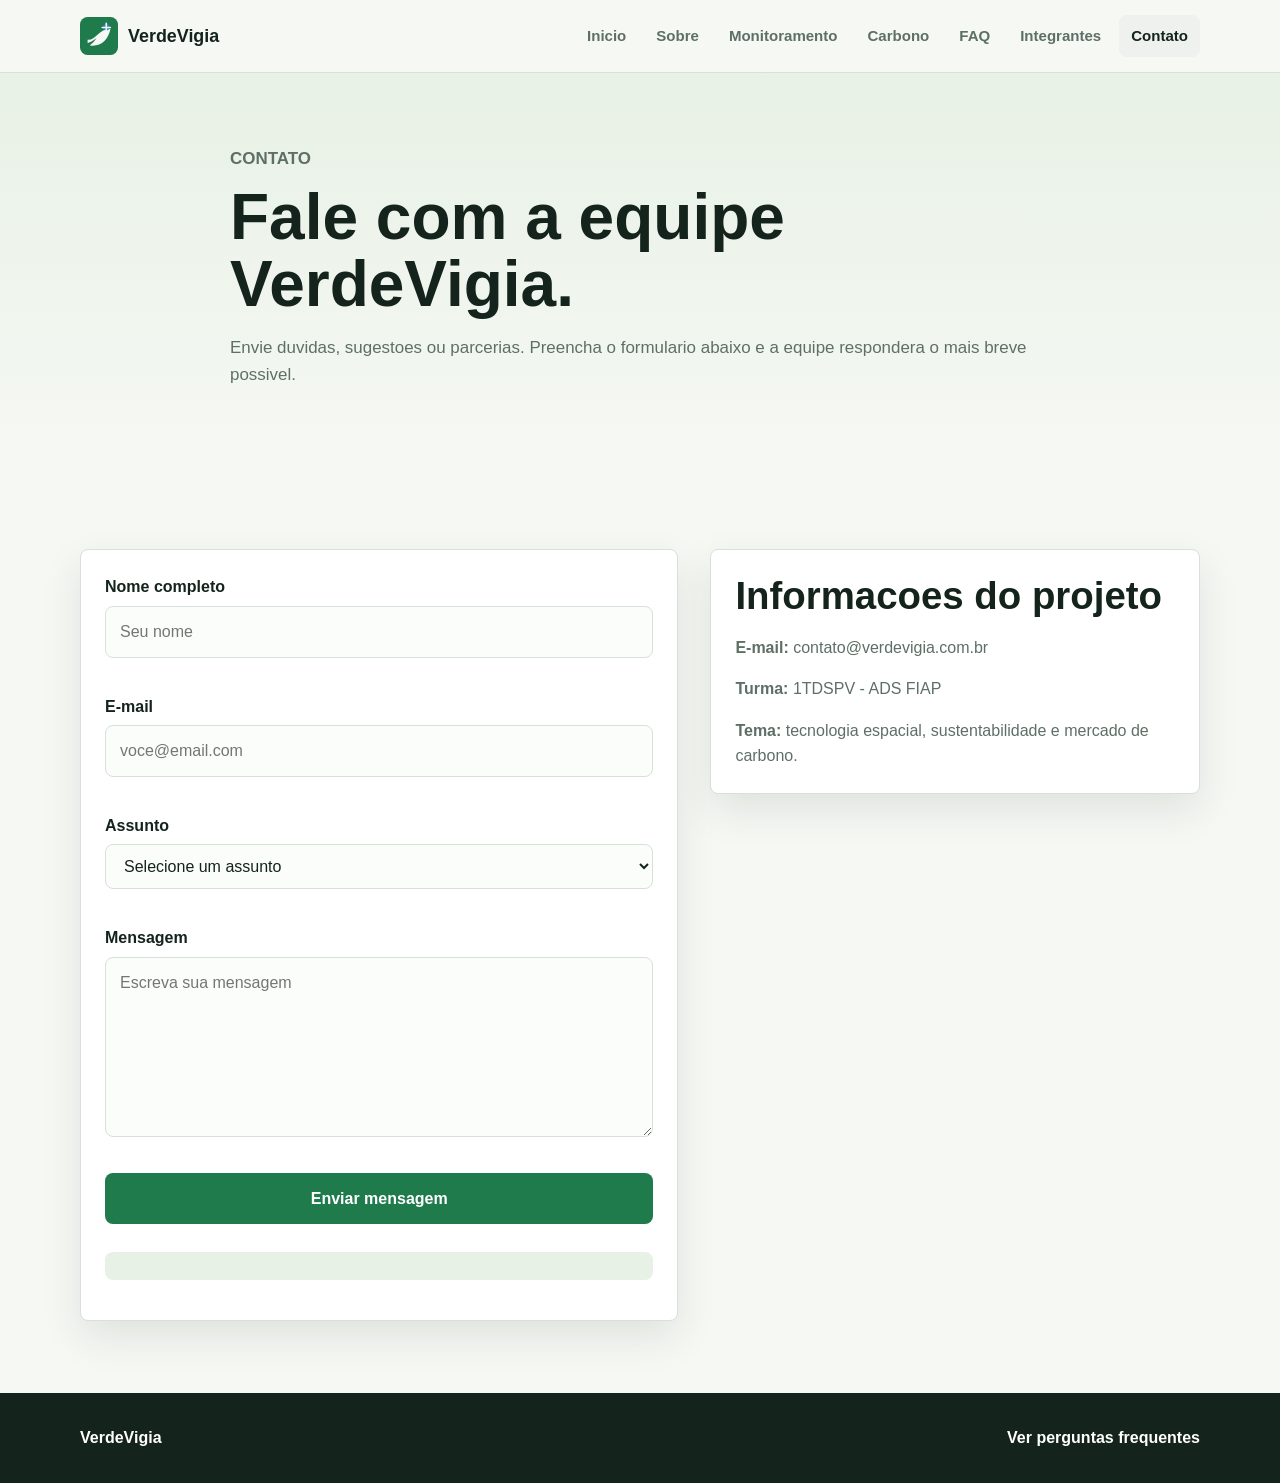
==== contato.html @ 21266154 "Adiciona a pagina de contato" ====
<!DOCTYPE html>
<html lang="pt-BR">
<head>
  <meta charset="UTF-8">
  <meta name="viewport" content="width=device-width, initial-scale=1.0">
  <title>Contato | VerdeVigia</title>
  <link rel="stylesheet" href="css/style.css">
</head>
<body>
  <header class="cabecalho-site">
    <nav class="barra-menu conteiner">
      <a class="marca" href="index.html"><img src="assets/logo.svg" alt="" class="icone-marca"><span>VerdeVigia</span></a>
      <button class="botao-menu" type="button" aria-label="Abrir menu" aria-expanded="false" aria-controls="main-menu"><span></span><span></span><span></span></button>
      <ul class="links-menu" id="main-menu">
        <li><a href="index.html">Inicio</a></li>
        <li><a href="sobre.html">Sobre</a></li>
        <li><a href="monitoramento.html">Monitoramento</a></li>
        <li><a href="carbono.html">Carbono</a></li>
        <li><a href="faq.html">FAQ</a></li>
        <li><a href="integrantes.html">Integrantes</a></li>
        <li><a class="link-contato atual" href="contato.html">Contato</a></li>
      </ul>
    </nav>
  </header>

  <main>
    <section class="topo-pagina secao">
      <div class="conteiner estreito">
        <p class="rotulo">Contato</p>
        <h1>Fale com a equipe VerdeVigia.</h1>
        <p>Envie duvidas, sugestoes ou parcerias. Preencha o formulario abaixo e a equipe respondera o mais breve possivel.</p>
      </div>
    </section>

    <section class="secao">
      <div class="conteiner grade-contato">
        <form class="formulario-contato" id="contactForm" novalidate>
          <div class="campo-formulario">
            <label for="name">Nome completo</label>
            <input id="name" name="name" type="text" autocomplete="name" placeholder="Seu nome">
            <small class="mensagem-erro"></small>
          </div>
          <div class="campo-formulario">
            <label for="email">E-mail</label>
            <input id="email" name="email" type="email" autocomplete="email" placeholder="voce@email.com">
            <small class="mensagem-erro"></small>
          </div>
          <div class="campo-formulario">
            <label for="subject">Assunto</label>
            <select id="subject" name="subject">
              <option value="">Selecione um assunto</option>
              <option value="duvida">Duvida</option>
              <option value="sugestao">Sugestao</option>
              <option value="parceria">Parceria</option>
              <option value="outro">Outro</option>
            </select>
            <small class="mensagem-erro"></small>
          </div>
          <div class="campo-formulario">
            <label for="message">Mensagem</label>
            <textarea id="message" name="message" rows="6" placeholder="Escreva sua mensagem"></textarea>
            <small class="mensagem-erro"></small>
          </div>
          <button class="botao principal cheio" type="submit">Enviar mensagem</button>
          <p class="retorno-formulario" id="formFeedback"></p>
        </form>

        <div class="painel-destaque">
          <h2>Informacoes do projeto</h2>
          <p><strong>E-mail:</strong> contato@verdevigia.com.br</p>
          <p><strong>Turma:</strong> 1TDSPV - ADS FIAP</p>
          <p><strong>Tema:</strong> tecnologia espacial, sustentabilidade e mercado de carbono.</p>
        </div>
      </div>
    </section>
  </main>

  <footer class="rodape-site">
    <div class="conteiner grade-rodape">
      <div><strong>VerdeVigia</strong></div>
      <a href="faq.html">Ver perguntas frequentes</a>
    </div>
  </footer>
  <script src="js/script.js"></script>
</body>
</html>
---- css/style.css ----
﻿:root {
  --bg: #f6f8f4;
  --surface: #ffffff;
  --surface-2: #e8f1e6;
  --text: #14241c;
  --texto-secundario: #5e6f66;
  --principal: #1f7a4c;
  --principal-dark: #145f3a;
  --accent: #2c82c9;
  --warning: #c96d2c;
  --border: #d7e1d8;
  --shadow: 0 16px 40px rgba(20, 36, 28, 0.1);
}

* {
  box-sizing: border-box;
}

html {
  scroll-behavior: smooth;
}

body {
  margin: 0;
  background: var(--bg);
  color: var(--text);
  font-family: Arial, Helvetica, sans-serif;
  line-height: 1.6;
}

img {
  display: block;
  max-width: 100%;
}

a {
  color: inherit;
  text-decoration: none;
}

button,
input,
select,
textarea {
  font: inherit;
}

.conteiner {
  width: min(1120px, calc(100% - 32px));
  margin: 0 auto;
}

.estreito {
  width: min(820px, calc(100% - 32px));
}

.secao {
  padding: 72px 0;
}

.fundo-claro {
  background: var(--surface-2);
}

.cabecalho-site {
  position: sticky;
  top: 0;
  z-index: 10;
  background: rgba(246, 248, 244, 0.94);
  border-bottom: 1px solid var(--border);
  backdrop-filter: blur(12px);
}

.barra-menu {
  display: flex;
  align-items: center;
  justify-content: space-between;
  min-height: 72px;
}

.marca {
  display: inline-flex;
  align-items: center;
  gap: 10px;
  font-weight: 800;
  font-size: 1.12rem;
}

.icone-marca {
  width: 38px;
  height: 38px;
}

.links-menu {
  display: flex;
  align-items: center;
  gap: 6px;
  padding: 0;
  margin: 0;
  list-style: none;
}

.links-menu a {
  display: inline-flex;
  align-items: center;
  min-height: 42px;
  padding: 8px 12px;
  border-radius: 8px;
  color: var(--texto-secundario);
  font-weight: 700;
  font-size: 0.94rem;
}

.links-menu a:hover,
.links-menu a.atual {
  background: #eef1ee;
  color: var(--text);
}

.links-menu .link-contato {
  background: transparent;
  color: var(--texto-secundario);
}

.links-menu .link-contato:hover,
.links-menu .link-contato.atual {
  background: #eef1ee;
  color: var(--text);
}

.botao-menu {
  display: none;
  width: 44px;
  height: 44px;
  padding: 9px;
  border: 1px solid var(--border);
  border-radius: 8px;
  background: var(--surface);
  cursor: pointer;
}

.botao-menu span {
  display: block;
  height: 2px;
  margin: 5px 0;
  background: var(--text);
}

.inicio {
  min-height: calc(100vh - 72px);
  display: grid;
  align-items: center;
}

.inicio-grade,
.duas-colunas,
.grade-contato,
.grade-painel,
.grade-rodape {
  display: grid;
  gap: 32px;
}

.inicio-grade {
  grid-template-columns: 1.05fr 0.95fr;
  align-items: center;
}

.inicio-conteudo h1,
.topo-pagina h1 {
  margin: 0;
  max-width: 760px;
  font-size: clamp(2.2rem, 5vw, 4.8rem);
  line-height: 1.04;
}

.texto-inicio,
.topo-pagina p,
.titulo-secao p,
.duas-colunas p {
  color: var(--texto-secundario);
  font-size: 1.06rem;
}

.acoes-inicio {
  display: flex;
  flex-wrap: wrap;
  gap: 12px;
  margin-top: 28px;
}

.imagem-inicio {
  padding: 16px;
}

.rotulo {
  margin: 0 0 12px;
  color: var(--principal-dark);
  font-size: 0.78rem;
  font-weight: 800;
  letter-spacing: 0;
  text-transform: uppercase;
}

.botao {
  display: inline-flex;
  align-items: center;
  justify-content: center;
  min-height: 48px;
  padding: 12px 18px;
  border: 1px solid transparent;
  border-radius: 8px;
  font-weight: 800;
  cursor: pointer;
  transition: transform 0.2s ease, background 0.2s ease;
}

.botao:hover {
  transform: translateY(-2px);
}

.botao.principal {
  background: var(--principal);
  color: #ffffff;
}

.botao.principal:hover {
  background: var(--principal-dark);
}

.botao.secundario {
  background: var(--surface);
  border-color: var(--border);
  color: var(--principal-dark);
}

.botao.cheio {
  width: 100%;
}

.titulo-secao {
  max-width: 760px;
  margin-bottom: 28px;
}

h2 {
  margin: 0 0 14px;
  font-size: clamp(1.65rem, 3vw, 2.7rem);
  line-height: 1.15;
}

h3 {
  margin: 0 0 10px;
  font-size: 1.15rem;
}

.grade-cards {
  display: grid;
  grid-template-columns: repeat(3, minmax(0, 1fr));
  gap: 18px;
}

.grade-cards.duas {
  grid-template-columns: repeat(2, minmax(0, 1fr));
}

.card-info,
.card-integrante,
.painel-destaque,
.painel-controle,
.painel-status,
.painel-calculadora,
.formulario-contato {
  background: var(--surface);
  border: 1px solid var(--border);
  border-radius: 8px;
  box-shadow: var(--shadow);
}

.card-info,
.card-integrante,
.painel-destaque,
.painel-controle,
.painel-status,
.painel-calculadora,
.formulario-contato {
  padding: 24px;
}

.card-info p,
.card-integrante p,
.painel-destaque p,
.painel-status p {
  margin-bottom: 0;
  color: var(--texto-secundario);
}



.duas-colunas {
  grid-template-columns: 1fr 1fr;
  align-items: start;
}

.linha-tempo {
  display: grid;
  gap: 14px;
  padding: 0;
  margin: 0;
  list-style: none;
}

.linha-tempo li {
  display: grid;
  gap: 4px;
  padding: 18px;
  background: var(--surface);
  border: 1px solid var(--border);
  border-radius: 8px;
}

.linha-tempo span,
.lista-check {
  color: var(--texto-secundario);
}

.lista-check {
  padding-left: 20px;
}

.faixa-ods {
  display: grid;
  grid-template-columns: 0.8fr 1.2fr;
  gap: 24px;
  align-items: center;
  padding: 28px;
  background: var(--text);
  color: #ffffff;
  border-radius: 8px;
}

.faixa-ods .rotulo,
.faixa-ods h2 {
  color: #ffffff;
}

.lista-ods {
  display: grid;
  grid-template-columns: repeat(3, 1fr);
  gap: 12px;
}

.lista-ods span {
  padding: 16px;
  background: rgba(255, 255, 255, 0.1);
  border: 1px solid rgba(255, 255, 255, 0.16);
  border-radius: 8px;
  font-weight: 800;
}

.topo-pagina {
  background: linear-gradient(180deg, #e8f1e6, var(--bg));
}

.grade-painel {
  grid-template-columns: 260px 1fr 290px;
  align-items: stretch;
}

.painel-controle,
.painel-calculadora,
.formulario-contato {
  display: grid;
  gap: 12px;
}

label {
  color: var(--text);
  font-weight: 800;
}

input,
select,
textarea {
  width: 100%;
  padding: 12px 14px;
  border: 1px solid var(--border);
  border-radius: 8px;
  background: #fbfdfb;
  color: var(--text);
}

input:focus,
select:focus,
textarea:focus {
  outline: 3px solid rgba(44, 130, 201, 0.22);
  border-color: var(--accent);
}

output {
  color: var(--principal-dark);
  font-weight: 800;
}

.painel-mapa {
  min-height: 420px;
}

.mapa-satelite {
  position: relative;
  overflow: hidden;
  min-height: 380px;
  border: 1px solid var(--border);
  border-radius: 8px;
  background:
    linear-gradient(35deg, rgba(31, 122, 76, 0.18) 25%, transparent 25%),
    linear-gradient(145deg, rgba(44, 130, 201, 0.2) 18%, transparent 18%),
    #c7dfbb;
}

.area {
  position: absolute;
  border: 3px solid rgba(255, 255, 255, 0.6);
}

.area.floresta {
  inset: 24px auto auto 28px;
  width: 42%;
  height: 52%;
  background: #246b43;
}

.area.plantio {
  right: 28px;
  top: 48px;
  width: 38%;
  height: 44%;
  background: #d2c16c;
}

.area.risco {
  right: 16%;
  bottom: 58px;
  width: 24%;
  height: 24%;
  background: #c96d2c;
}

.area.agua {
  left: -16px;
  bottom: 56px;
  width: 64%;
  height: 50px;
  background: var(--accent);
  transform: rotate(-11deg);
}

.linha-varredura {
  position: absolute;
  left: 0;
  top: 0;
  width: 100%;
  height: 3px;
  background: rgba(255, 255, 255, 0.9);
  box-shadow: 0 0 22px rgba(255, 255, 255, 0.9);
  animation: scan 4s linear infinite;
}

@keyframes scan {
  from { transform: translateY(0); }
  to { transform: translateY(380px); }
}

.legenda-mapa,
.linha-metricas,
.links-integrante,
.botoes-abas {
  display: flex;
  flex-wrap: wrap;
  gap: 12px;
}

.legenda-mapa {
  margin-top: 14px;
}

.legenda-mapa span {
  display: inline-flex;
  align-items: center;
  gap: 8px;
  color: var(--texto-secundario);
  font-weight: 700;
}

.legenda-cor {
  width: 14px;
  height: 14px;
  border-radius: 4px;
}

.legenda-cor.floresta { background: #246b43; }
.legenda-cor.plantio { background: #d2c16c; }
.legenda-cor.risco { background: #c96d2c; }
.legenda-cor.agua { background: var(--accent); }

.linha-metricas {
  margin-top: 20px;
}

.linha-metricas div {
  flex: 1 1 120px;
  padding: 14px;
  border-radius: 8px;
  background: var(--surface-2);
}

.linha-metricas strong {
  display: block;
  font-size: 1.7rem;
  line-height: 1;
}

.linha-metricas span {
  color: var(--texto-secundario);
  font-size: 0.88rem;
}

.tabela-responsiva {
  overflow-x: auto;
  border: 1px solid var(--border);
  border-radius: 8px;
  background: var(--surface);
}

table {
  width: 100%;
  border-collapse: collapse;
  min-width: 680px;
}

th,
td {
  padding: 16px;
  border-bottom: 1px solid var(--border);
  text-align: left;
}

th {
  background: #dcecdf;
}

.abas {
  margin-top: 24px;
}

.botao-aba {
  padding: 10px 12px;
  border: 1px solid var(--border);
  border-radius: 8px;
  background: var(--surface);
  color: var(--texto-secundario);
  font-weight: 800;
  cursor: pointer;
}

.botao-aba.ativo {
  background: var(--principal);
  color: #ffffff;
}

.conteudo-aba {
  display: none;
  margin-top: 16px;
  padding: 20px;
  border: 1px solid var(--border);
  border-radius: 8px;
  background: var(--surface);
}

.conteudo-aba.ativo {
  display: block;
}

.caixa-resultado,
.retorno-formulario {
  padding: 14px;
  border-radius: 8px;
  background: var(--surface-2);
  color: var(--principal-dark);
  font-weight: 800;
}

.item-faq {
  margin-bottom: 12px;
  border: 1px solid var(--border);
  border-radius: 8px;
  background: var(--surface);
  overflow: hidden;
}

.pergunta-faq {
  width: 100%;
  padding: 18px;
  border: 0;
  background: transparent;
  color: var(--text);
  text-align: left;
  font-weight: 900;
  cursor: pointer;
}

.resposta-faq {
  display: none;
  padding: 0 18px 18px;
  color: var(--texto-secundario);
}

.item-faq.aberto .resposta-faq {
  display: block;
}

.grade-contato {
  grid-template-columns: 1.1fr 0.9fr;
  align-items: start;
}

.campo-formulario {
  display: grid;
  gap: 6px;
}

.mensagem-erro {
  min-height: 18px;
  color: #a13d2d;
  font-weight: 700;
}

.campo-formulario.invalido input,
.campo-formulario.invalido select,
.campo-formulario.invalido textarea {
  border-color: #a13d2d;
}

.card-integrante {
  text-align: center;
}

.card-integrante img {
  width: 132px;
  height: 132px;
  margin: 0 auto 18px;
  border-radius: 50%;
  border: 4px solid var(--surface-2);
}

.links-integrante {
  justify-content: center;
  margin-top: 16px;
}

.links-integrante a {
  padding: 8px 12px;
  border-radius: 8px;
  background: var(--surface-2);
  color: var(--principal-dark);
  font-weight: 800;
}

.rodape-site {
  padding: 32px 0;
  background: var(--text);
  color: #ffffff;
}

.grade-rodape {
  grid-template-columns: 1fr auto;
  align-items: center;
}

.rodape-site p {
  margin: 6px 0 0;
  color: rgba(255, 255, 255, 0.72);
}

.rodape-site a {
  color: #ffffff;
  font-weight: 800;
}

@media (max-width: 980px) {
  .botao-menu {
    display: block;
  }

  .links-menu {
    position: absolute;
    left: 16px;
    right: 16px;
    top: 72px;
    display: none;
    flex-direction: column;
    align-items: stretch;
    padding: 14px;
    background: var(--surface);
    border: 1px solid var(--border);
    border-radius: 8px;
    box-shadow: var(--shadow);
  }

  .links-menu.aberto {
    display: flex;
  }

  .links-menu a {
    justify-content: center;
  }

  .inicio {
    min-height: auto;
  }

  .inicio-grade,
  .duas-colunas,
  .grade-contato,
  .grade-painel,
  .faixa-ods,
  .grade-rodape {
    grid-template-columns: 1fr;
  }

  .imagem-inicio {
    order: -1;
    max-width: 520px;
    margin: 0 auto;
  }

  .grade-cards,
  .grade-cards.duas,
  .grade-cards.tres,
  .lista-ods {
    grid-template-columns: repeat(2, minmax(0, 1fr));
  }
}

@media (max-width: 640px) {
  .secao {
    padding: 48px 0;
  }

  .conteiner,
  .estreito {
    width: min(100% - 24px, 1120px);
  }

  .inicio-conteudo h1,
  .topo-pagina h1 {
    font-size: 2.15rem;
  }

  .grade-cards,
  .grade-cards.duas,
  .grade-cards.tres,
  .lista-ods {
    grid-template-columns: 1fr;
  }

  .acoes-inicio,
  .botoes-abas {
    flex-direction: column;
  }

  .botao,
  .botao-aba {
    width: 100%;
  }

  .mapa-satelite {
    min-height: 300px;
  }

  @keyframes scan {
    from { transform: translateY(0); }
    to { transform: translateY(300px); }
  }
}
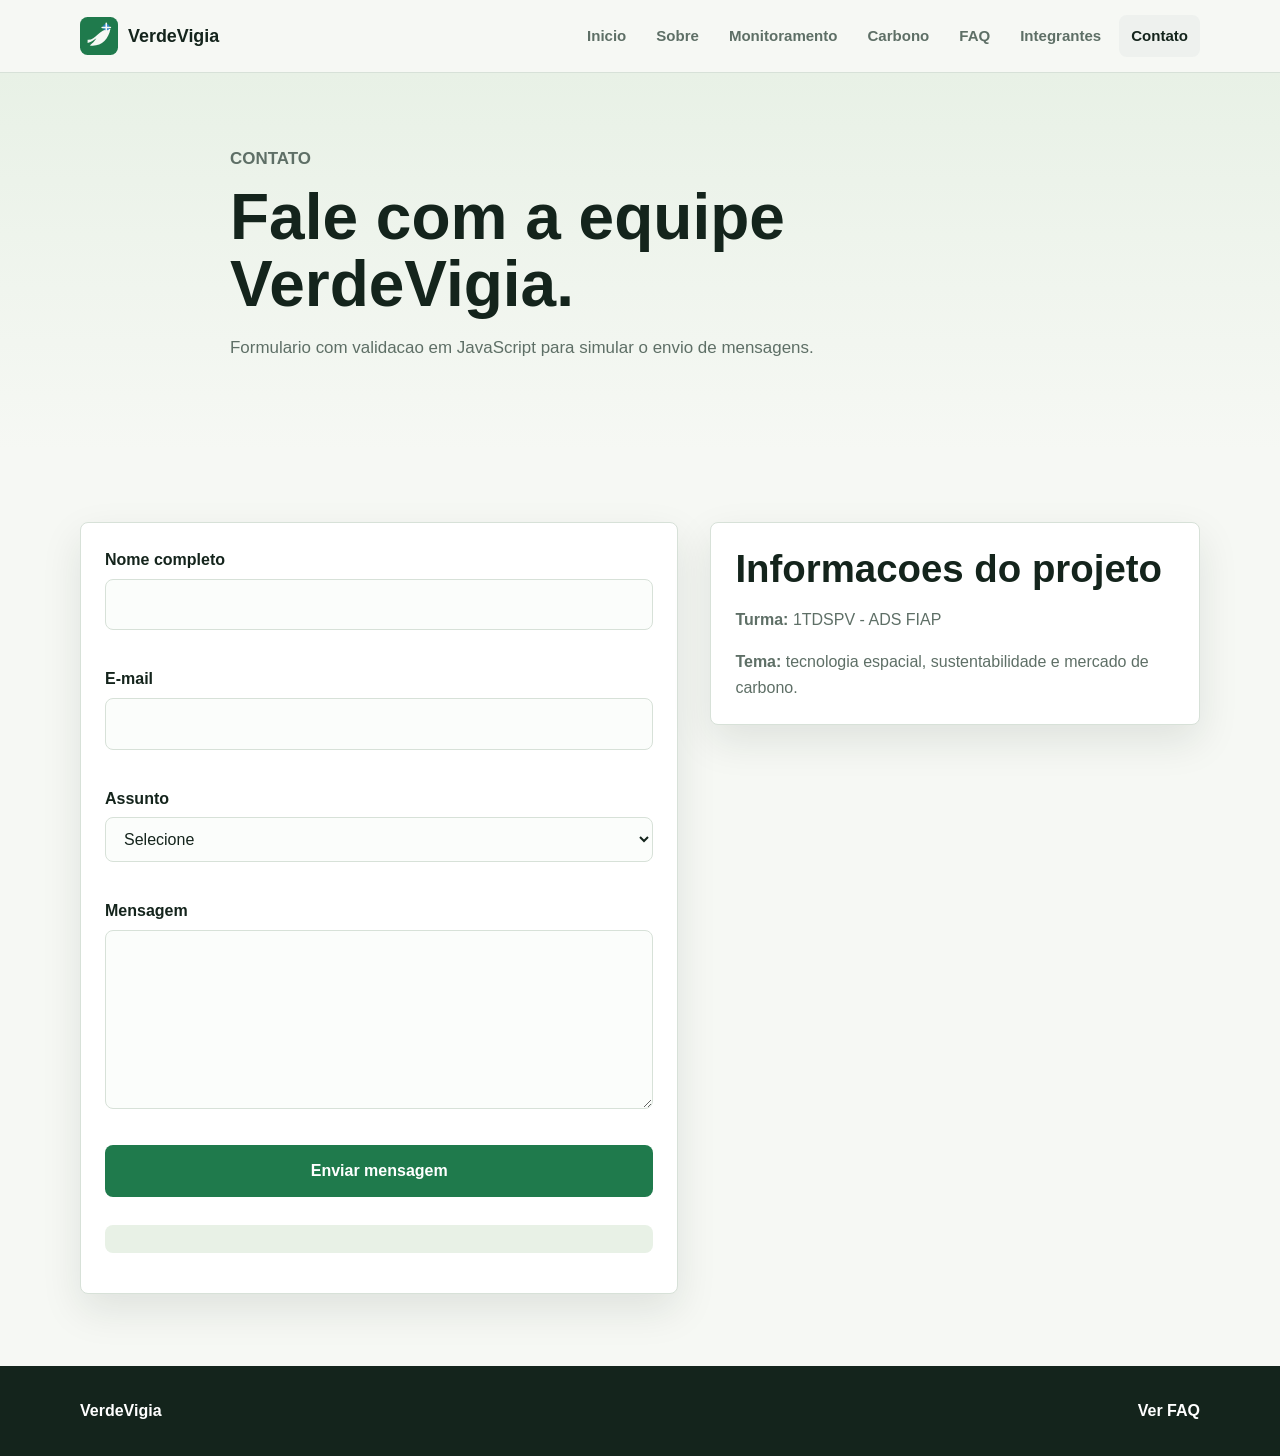
==== commit c9272d07: "Atualiza página de contato" ====
--- a/contato.html
+++ b/contato.html
@@ -28,7 +28,7 @@
       <div class="conteiner estreito">
         <p class="rotulo">Contato</p>
         <h1>Fale com a equipe VerdeVigia.</h1>
-        <p>Envie duvidas, sugestoes ou parcerias. Preencha o formulario abaixo e a equipe respondera o mais breve possivel.</p>
+        <p>Formulario com validacao em JavaScript para simular o envio de mensagens.</p>
       </div>
     </section>
 
@@ -37,28 +37,27 @@
         <form class="formulario-contato" id="contactForm" novalidate>
           <div class="campo-formulario">
             <label for="name">Nome completo</label>
-            <input id="name" name="name" type="text" autocomplete="name" placeholder="Seu nome">
+            <input id="name" name="name" type="text" autocomplete="name">
             <small class="mensagem-erro"></small>
           </div>
           <div class="campo-formulario">
             <label for="email">E-mail</label>
-            <input id="email" name="email" type="email" autocomplete="email" placeholder="voce@email.com">
+            <input id="email" name="email" type="email" autocomplete="email">
             <small class="mensagem-erro"></small>
           </div>
           <div class="campo-formulario">
             <label for="subject">Assunto</label>
             <select id="subject" name="subject">
-              <option value="">Selecione um assunto</option>
-              <option value="duvida">Duvida</option>
-              <option value="sugestao">Sugestao</option>
+              <option value="">Selecione</option>
+              <option value="monitoramento">Monitoramento ambiental</option>
+              <option value="carbono">Credito de carbono</option>
               <option value="parceria">Parceria</option>
-              <option value="outro">Outro</option>
             </select>
             <small class="mensagem-erro"></small>
           </div>
           <div class="campo-formulario">
             <label for="message">Mensagem</label>
-            <textarea id="message" name="message" rows="6" placeholder="Escreva sua mensagem"></textarea>
+            <textarea id="message" name="message" rows="6"></textarea>
             <small class="mensagem-erro"></small>
           </div>
           <button class="botao principal cheio" type="submit">Enviar mensagem</button>
@@ -67,7 +66,6 @@
 
         <div class="painel-destaque">
           <h2>Informacoes do projeto</h2>
-          <p><strong>E-mail:</strong> contato@verdevigia.com.br</p>
           <p><strong>Turma:</strong> 1TDSPV - ADS FIAP</p>
           <p><strong>Tema:</strong> tecnologia espacial, sustentabilidade e mercado de carbono.</p>
         </div>
@@ -78,9 +76,10 @@
   <footer class="rodape-site">
     <div class="conteiner grade-rodape">
       <div><strong>VerdeVigia</strong></div>
-      <a href="faq.html">Ver perguntas frequentes</a>
+      <a href="faq.html">Ver FAQ</a>
     </div>
   </footer>
   <script src="js/script.js"></script>
 </body>
 </html>
+
